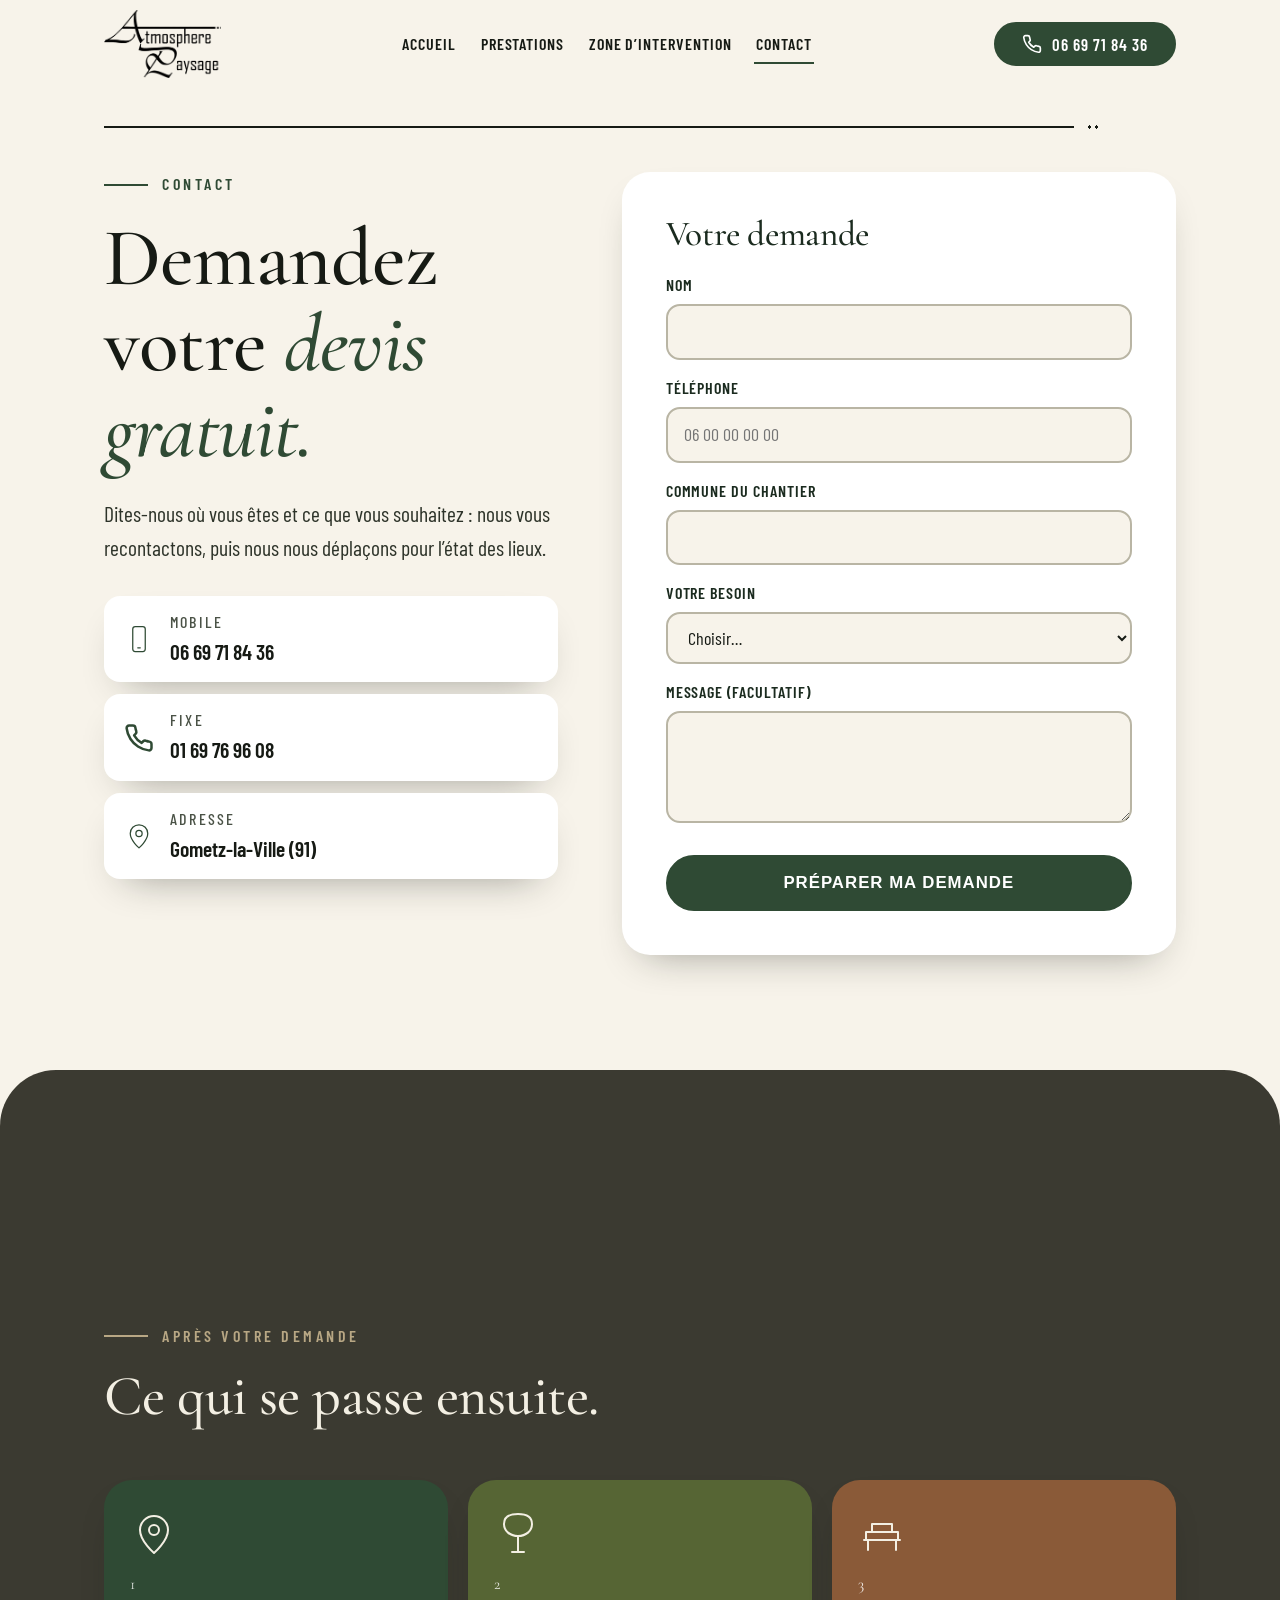
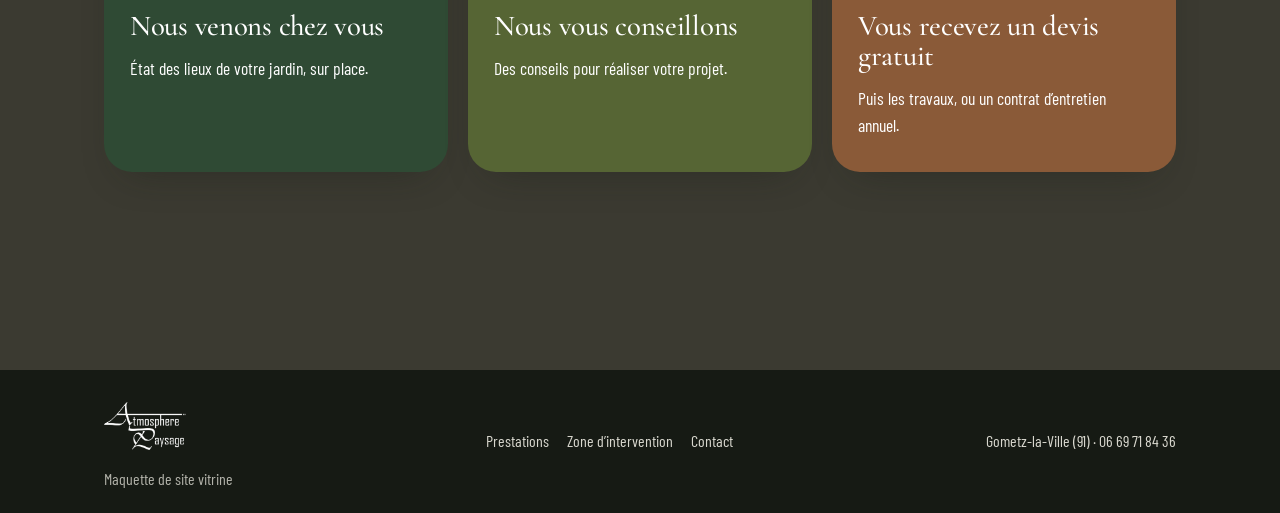
==== contact.html @ 526cd0f8 "Maquette du site Atmosphère Paysage Co-Authored-By: Claude Sonnet 5.5 <noreply@anthropic.com> Claude" ====
<!doctype html>
<html lang="fr">
<head>
<meta charset="utf-8">
<meta name="viewport" content="width=device-width,initial-scale=1">
<title>Contact et devis gratuit | Atmosphère Paysage, Gometz-la-Ville</title>
<meta name="description" content="Contactez Atmosphère Paysage à Gometz-la-Ville (91) : 06 69 71 84 36 ou 01 69 76 96 08. Devis gratuit pour votre jardin.">
<meta name="robots" content="noindex, nofollow">
<link rel="icon" href="data:image/svg+xml,%3Csvg xmlns='http://www.w3.org/2000/svg' viewBox='0 0 64 64'%3E%3Crect width='64' height='64' rx='14' fill='%232f4a34'/%3E%3Ctext x='32' y='47' font-family='Georgia,serif' font-style='italic' font-size='44' text-anchor='middle' fill='%23f7f3ea'%3EA%3C/text%3E%3C/svg%3E">
<link rel="preconnect" href="https://fonts.googleapis.com"><link rel="preconnect" href="https://fonts.gstatic.com" crossorigin>
<link href="https://fonts.googleapis.com/css2?family=Barlow+Condensed:wght@400;500;600&family=Cormorant+Garamond:ital,wght@0,500;0,600;1,500&display=swap" rel="stylesheet">
<link rel="stylesheet" href="css/style.css">
</head>
<body>
<a class="skip" href="#contenu">Aller au contenu</a>
<header class="site-header">
  <div class="wrap">
    <a class="logo" href="https://webaunet.github.io/atmosphere-paysage/" aria-label="Atmosphère Paysage, accueil"><img src="images/logo.png" width="520" height="303" alt="Atmosphère Paysage"></a>
    <nav class="nav" id="nav" aria-label="Navigation principale">
      <a href="index.html">Accueil</a><a href="prestations.html">Prestations</a><a href="zone.html">Zone d’intervention</a><a href="contact.html" aria-current="page">Contact</a>
    </nav>
    <div class="head-right">
      <a class="btn head-call" href="tel:0669718436" aria-label="Appeler le 06 69 71 84 36"><svg viewBox="0 0 24 24" fill="none" stroke="currentColor" stroke-width="2" stroke-linecap="round" stroke-linejoin="round" aria-hidden="true"><path d="M22 16.9v3a2 2 0 0 1-2.2 2 19.8 19.8 0 0 1-8.6-3.1 19.5 19.5 0 0 1-6-6A19.8 19.8 0 0 1 2.1 4.2 2 2 0 0 1 4.1 2h3a2 2 0 0 1 2 1.7c.1 1 .4 1.9.7 2.8a2 2 0 0 1-.5 2.1L8.1 9.9a16 16 0 0 0 6 6l1.3-1.3a2 2 0 0 1 2.1-.4c.9.3 1.8.6 2.8.7a2 2 0 0 1 1.7 2z"/></svg><span>06 69 71 84 36</span></a>
      <button class="burger" type="button" aria-expanded="false" aria-controls="nav" aria-label="Ouvrir le menu"><span></span><span></span><span></span></button>
    </div>
  </div>
</header>

<main id="contenu">
<section class="section s-ivory hero page-hero contact-hero">
  <div class="wrap">
    <div class="trait" aria-hidden="true"></div>
    <div class="contact-grid">
      <div>
        <p class="eyebrow">Contact</p>
        <h1>Demandez votre <em>devis gratuit.</em></h1>
        <p class="lead">Dites-nous où vous êtes et ce que vous souhaitez : nous vous recontactons, puis nous nous déplaçons pour l’état des lieux.</p>
        <ul class="direct">
          <li><a href="tel:0669718436"><svg viewBox="0 0 48 48" fill="none" stroke="currentColor" stroke-width="2" stroke-linecap="round" stroke-linejoin="round" aria-hidden="true"><rect x="14" y="4" width="20" height="40" rx="4"/><path d="M22 38h4"/></svg><span><small>Mobile</small>06 69 71 84 36</span></a></li>
          <li><a href="tel:0169769608"><svg viewBox="0 0 24 24" fill="none" stroke="currentColor" stroke-width="2" stroke-linecap="round" stroke-linejoin="round" aria-hidden="true"><path d="M22 16.9v3a2 2 0 0 1-2.2 2 19.8 19.8 0 0 1-8.6-3.1 19.5 19.5 0 0 1-6-6A19.8 19.8 0 0 1 2.1 4.2 2 2 0 0 1 4.1 2h3a2 2 0 0 1 2 1.7c.1 1 .4 1.9.7 2.8a2 2 0 0 1-.5 2.1L8.1 9.9a16 16 0 0 0 6 6l1.3-1.3a2 2 0 0 1 2.1-.4c.9.3 1.8.6 2.8.7a2 2 0 0 1 1.7 2z"/></svg><span><small>Fixe</small>01 69 76 96 08</span></a></li>
          <li><div><svg viewBox="0 0 48 48" fill="none" stroke="currentColor" stroke-width="2" stroke-linecap="round" stroke-linejoin="round" aria-hidden="true"><path d="M24 43s14-12 14-23a14 14 0 0 0-28 0c0 11 14 23 14 23z"/><circle cx="24" cy="20" r="5"/></svg><span><small>Adresse</small>Gometz-la-Ville (91)</span></div></li>
        </ul>
      </div>
      <div class="form-card">
        <form id="devis" novalidate>
          <h2>Votre demande</h2>
          <div class="field"><label for="nom">Nom</label><input id="nom" name="nom" type="text" autocomplete="name" required aria-describedby="err-nom"><p class="error" id="err-nom" role="alert"></p></div>
          <div class="field"><label for="tel">Téléphone</label><input id="tel" name="tel" type="tel" inputmode="tel" autocomplete="tel" required placeholder="06 00 00 00 00" aria-describedby="err-tel"><p class="error" id="err-tel" role="alert"></p></div>
          <div class="field"><label for="commune">Commune du chantier</label><input id="commune" name="commune" type="text" autocomplete="address-level2" required aria-describedby="err-commune"><p class="error" id="err-commune" role="alert"></p></div>
          <div class="field"><label for="besoin">Votre besoin</label><select id="besoin" name="besoin" required aria-describedby="err-besoin"><option value="">Choisir…</option><option>Aménagement paysager</option><option>Entretien de jardin</option><option>Abattage ou élagage</option><option>Terrasse, pergola ou carport</option><option>Maçonnerie (muret, bassin, allée)</option><option>Portail ou clôture</option><option>Contrat d’entretien annuel</option><option>Autre projet</option></select><p class="error" id="err-besoin" role="alert"></p></div>
          <div class="field"><label for="message">Message (facultatif)</label><textarea id="message" name="message" rows="3" aria-describedby="err-message"></textarea><p class="error" id="err-message" role="alert"></p></div>
          <button class="btn full" type="submit">Préparer ma demande</button>
        </form>
        <div class="summary" id="summary" hidden tabindex="-1">
          <p class="ok"><svg viewBox="0 0 48 48" fill="none" stroke="currentColor" stroke-width="2" stroke-linecap="round" stroke-linejoin="round" aria-hidden="true"><path d="M10 25l9 9 19-20"/></svg><span>Demande prête. Envoyez-la en un geste :</span></p>
          <pre id="recap"></pre>
          <div class="sum-actions">
            <a class="btn" id="sms" href="sms:0669718436">Envoyer par SMS</a>
            <button class="btn ghost" type="button" id="copy">Copier</button>
            <a class="btn ghost" href="tel:0669718436">Appeler</a>
          </div>
          <p class="copied" id="copied" role="status"></p>
          <button class="link" type="button" id="edit">Modifier ma demande</button>
        </div>
      </div>
    </div>
  </div>
</section>

<section class="section s-bark s-curve on-dark band-end">
  <div class="wrap">
    <div class="reveal"><p class="eyebrow">Après votre demande</p><h2>Ce qui se passe ensuite.</h2></div>
    <div class="steps three">
      <div class="step c-moss reveal"><svg viewBox="0 0 48 48" fill="none" stroke="currentColor" stroke-width="2" stroke-linecap="round" stroke-linejoin="round" aria-hidden="true"><path d="M24 43s14-12 14-23a14 14 0 0 0-28 0c0 11 14 23 14 23z"/><circle cx="24" cy="20" r="5"/></svg><span class="n">1</span><h3>Nous venons chez vous</h3><p>État des lieux de votre jardin, sur place.</p></div>
      <div class="step c-olive reveal"><svg viewBox="0 0 48 48" fill="none" stroke="currentColor" stroke-width="2" stroke-linecap="round" stroke-linejoin="round" aria-hidden="true"><path d="M24 42V26M24 26c-8 0-14-5-14-12S16 4 24 4s14 3 14 10-6 12-14 12zM18 42h12"/></svg><span class="n">2</span><h3>Nous vous conseillons</h3><p>Des conseils pour réaliser votre projet.</p></div>
      <div class="step c-clay reveal"><svg viewBox="0 0 48 48" fill="none" stroke="currentColor" stroke-width="2" stroke-linecap="round" stroke-linejoin="round" aria-hidden="true"><path d="M6 30h36M10 30v10M38 30v10M8 22h32v8H8zM14 22v-8h20v8"/></svg><span class="n">3</span><h3>Vous recevez un devis gratuit</h3><p>Puis les travaux, ou un contrat d’entretien annuel.</p></div>
    </div>
  </div>
</section>
</main>

<footer class="site-footer">
  <div class="wrap foot">
    <div><a class="logo" href="https://webaunet.github.io/atmosphere-paysage/" aria-label="Atmosphère Paysage, accueil"><img src="images/logo.png" width="520" height="303" alt="Atmosphère Paysage"></a><p class="maq">Maquette de site vitrine</p></div>
    <nav aria-label="Pied de page"><a href="prestations.html">Prestations</a><a href="zone.html">Zone d’intervention</a><a href="contact.html">Contact</a></nav>
    <div>Gometz-la-Ville (91) · <a href="tel:0669718436">06 69 71 84 36</a></div>
  </div>
</footer>
<script src="js/main.js"></script>
</body>
</html>
---- css/style.css ----
:root{
  --ink:#161a14;--ivory:#f7f3ea;--sage:#e3e9da;--moss:#2f4a34;--forest:#1b2b1f;--stone:#b8a784;--clay:#8a5a38;--olive:#566534;--bark:#3b3a31;--white:#fff;
  --r:28px;--r-sm:16px;--shadow:0 18px 40px -22px rgba(22,26,20,.45);--curve:56px;
  --serif:'Cormorant Garamond',Georgia,serif;--cond:'Barlow Condensed','Arial Narrow',sans-serif;
  --pad:clamp(20px,5vw,72px);--max:1200px;--header:76px;
}
*{box-sizing:border-box;margin:0}
html{scroll-behavior:smooth;scroll-padding-top:calc(var(--header) + 16px)}
body{font-family:var(--cond);font-size:1.125rem;line-height:1.55;color:var(--ink);background:var(--ivory);color-scheme:light;-webkit-font-smoothing:antialiased}
img{max-width:100%;height:auto;display:block}
a{color:inherit}
h1,h2,h3{font-family:var(--serif);font-weight:500;line-height:1.05;letter-spacing:-.01em}
h1{font-size:clamp(2.8rem,6.4vw,5.4rem)}
h2{font-size:clamp(2.2rem,4.4vw,3.6rem)}
h3{font-size:1.7rem}
p{max-width:60ch}
.wrap{width:min(100%,var(--max));margin:0 auto;padding-inline:var(--pad)}
.eyebrow{font-family:var(--cond);text-transform:uppercase;letter-spacing:.22em;font-size:1rem;font-weight:600;color:var(--moss);display:flex;align-items:center;gap:14px;margin-bottom:18px}
.eyebrow::before{content:"";width:44px;height:2px;background:currentColor}
.on-dark .eyebrow{color:var(--stone)}
:focus-visible{outline:3px solid var(--clay);outline-offset:3px;border-radius:6px}
.on-dark :focus-visible{outline-color:var(--stone)}
.skip{position:absolute;left:-999px;top:8px;background:var(--ink);color:#fff;padding:10px 16px;z-index:200}
.skip:focus{left:8px}

/* Header */
.site-header{position:sticky;top:0;z-index:100;background:var(--ivory);height:var(--header)}
.site-header .wrap{display:flex;align-items:center;justify-content:space-between;gap:20px;height:100%}
.logo{text-decoration:none;display:inline-flex;flex-direction:column;line-height:.9;color:var(--ink)}
.logo .l1{font-size:1.55rem;font-weight:500;letter-spacing:.01em;text-transform:lowercase}
.logo .l1 b,.logo .l2 b{font-family:var(--serif);font-style:italic;font-weight:500;font-size:2.1em;line-height:.6;text-transform:none;margin-right:1px}
.logo .l2{font-size:1.3rem;letter-spacing:.04em;margin-left:26px;text-transform:lowercase}
.nav{display:flex;align-items:center;gap:clamp(14px,2vw,30px)}
.nav a{text-decoration:none;font-weight:600;font-size:1.05rem;letter-spacing:.08em;text-transform:uppercase;padding:10px 2px;position:relative}
.nav a[aria-current="page"]::after,.nav a:hover::after{content:"";position:absolute;left:0;right:0;bottom:2px;height:2px;background:var(--moss)}
.btn{display:inline-flex;align-items:center;justify-content:center;gap:10px;min-height:48px;padding:0 26px;border-radius:999px;background:var(--moss);color:#fff;text-decoration:none;font-weight:600;letter-spacing:.06em;text-transform:uppercase;font-size:1.05rem;border:2px solid var(--moss);cursor:pointer;transition:background .2s,color .2s,transform .2s}
.btn:hover{background:var(--forest);border-color:var(--forest);transform:translateY(-2px)}
.btn.ghost{background:transparent;color:var(--ink);border-color:var(--ink)}
.btn.ghost:hover{background:var(--ink);color:#fff}
.on-dark .btn{background:var(--stone);border-color:var(--stone);color:var(--forest)}
.on-dark .btn:hover{background:#fff;border-color:#fff}
.on-dark .btn.ghost{background:transparent;color:#fff;border-color:#fff}
.on-dark .btn.ghost:hover{background:#fff;color:var(--forest)}
.btn svg{width:20px;height:20px;flex:none}
.head-call{min-height:44px}
.burger{display:none;width:48px;height:48px;border:2px solid var(--ink);border-radius:50%;background:transparent;cursor:pointer;align-items:center;justify-content:center;flex-direction:column;gap:5px}
.burger span{display:block;width:20px;height:2px;background:var(--ink);transition:transform .2s,opacity .2s}
.burger[aria-expanded="true"] span:nth-child(1){transform:translateY(7px) rotate(45deg)}
.burger[aria-expanded="true"] span:nth-child(2){opacity:0}
.burger[aria-expanded="true"] span:nth-child(3){transform:translateY(-7px) rotate(-45deg)}
.head-right{display:flex;align-items:center;gap:12px}
@media (max-width:980px){
  .burger{display:flex}
  .nav{position:fixed;inset:var(--header) 0 auto 0;background:var(--ivory);flex-direction:column;align-items:stretch;gap:0;padding:8px var(--pad) 28px;max-height:calc(100svh - var(--header));overflow:auto;transform:translateY(-8px);opacity:0;visibility:hidden;transition:opacity .2s,transform .2s,visibility .2s;border-bottom:2px solid var(--ink)}
  .nav.open{opacity:1;transform:none;visibility:visible}
  .nav a{min-height:52px;display:flex;align-items:center;border-bottom:1px solid rgba(22,26,20,.15);font-size:1.15rem}
  .nav a[aria-current="page"]::after,.nav a:hover::after{display:none}
  .nav a[aria-current="page"]{color:var(--moss)}
}
@media (max-width:520px){.head-call span{display:none}.head-call{padding:0;width:48px}}

/* Trait signature */
.trait{position:relative;height:2px;background:var(--ink);margin-right:clamp(40px,8vw,120px)}
.trait::after{content:"";position:absolute;right:-26px;top:-1px;width:14px;height:4px;background:radial-gradient(circle,var(--ink) 1.6px,transparent 1.8px) 0 0/7px 4px repeat-x}
.trait.light{background:var(--stone)}
.trait.light::after{background:radial-gradient(circle,var(--stone) 1.6px,transparent 1.8px) 0 0/7px 4px repeat-x}

/* Sections */
.section{position:relative;padding-block:clamp(64px,9vw,120px);min-height:min(100svh,1000px);display:flex;flex-direction:column;justify-content:center}
.s-curve{border-radius:var(--curve) var(--curve) 0 0;margin-top:calc(var(--curve) * -1);padding-top:calc(clamp(64px,9vw,120px) + var(--curve))}
.s-ivory{background:var(--ivory)}
.s-sage{background:var(--sage)}
.s-forest{background:var(--forest);color:#f3efe3}
.s-forest h2,.s-forest h3{color:#fff}
.s-bark{background:var(--bark);color:#f3efe3}

/* Hero */
.hero{padding-block:clamp(24px,3vw,40px) calc(clamp(48px,6vw,80px) + var(--curve));min-height:calc(100svh - var(--header))}
.hero .trait{margin-bottom:clamp(24px,3.5vw,44px)}
.hero-grid{display:grid;grid-template-columns:1.1fr .9fr;gap:clamp(28px,5vw,80px);align-items:center}
.hero h1 em{font-style:italic;color:var(--moss)}
.hero .lead{font-size:1.4rem;margin:26px 0 34px;color:#2d3329}
.cta-row{display:flex;flex-wrap:wrap;gap:14px}
.hero-meta{display:flex;flex-wrap:wrap;gap:10px 28px;margin-top:38px;font-weight:600;letter-spacing:.08em;text-transform:uppercase;font-size:1rem;color:var(--moss)}
.hero-meta span{display:flex;align-items:center;gap:10px}
.hero-meta span::before{content:"";width:8px;height:8px;border-radius:50%;background:var(--clay)}
.arch{position:relative;border-radius:999px 999px var(--r) var(--r);overflow:hidden;aspect-ratio:1/1;max-height:62svh;margin-inline:auto;box-shadow:var(--shadow);background:var(--sage)}
.arch img{width:100%;height:100%;object-fit:cover}
.arch-wrap{position:relative}
.stamp{position:absolute;left:-18px;bottom:36px;background:var(--forest);color:#fff;border-radius:var(--r-sm);padding:16px 20px;box-shadow:var(--shadow);max-width:230px;font-size:1.05rem;line-height:1.3}
.stamp b{display:block;font-family:var(--serif);font-size:1.9rem;font-weight:500;line-height:1;margin-bottom:4px;color:var(--stone)}
@media (max-width:820px){
  .hero-grid{grid-template-columns:1fr}
  .arch{aspect-ratio:5/4;border-radius:var(--r)}
  .stamp{left:14px;bottom:14px}
}

/* Métiers */
.head-split{display:flex;justify-content:space-between;align-items:end;gap:30px;flex-wrap:wrap;margin-bottom:clamp(32px,5vw,56px)}
.head-split p{color:#d8d9cc}
.cards{display:grid;grid-template-columns:repeat(5,1fr);gap:18px}
.card{position:relative;background:var(--forest);color:#fff;border-radius:var(--r);overflow:hidden;display:flex;flex-direction:column;justify-content:flex-end;min-height:430px;box-shadow:var(--shadow);isolation:isolate}
.card img{position:absolute;inset:0;width:100%;height:100%;object-fit:cover;z-index:-1;transition:transform .6s}
.card:hover img{transform:scale(1.04)}
.card .body{padding:90px 22px 24px;background:linear-gradient(to top,rgba(14,22,16,.94) 0%,rgba(14,22,16,.86) 58%,rgba(14,22,16,0) 100%)}
.card h3{color:#fff;margin-bottom:8px;font-size:1.6rem}
.card p{font-size:1.08rem;color:#f3efe3}
.card ul{display:none}
.card.panel{background:var(--clay)}
.card.panel .body{background:none}
.card.panel svg{width:54px;height:54px;margin-bottom:14px;color:#f3e3d0}
@media (max-width:1100px){.cards{grid-template-columns:repeat(6,1fr)}.card{grid-column:span 2;min-height:400px}.card:nth-child(4),.card:nth-child(5){grid-column:span 3}}
@media (max-width:820px){.cards{grid-template-columns:1fr 1fr}.card,.card:nth-child(4),.card:nth-child(5){grid-column:auto}.card.panel{grid-column:1/-1}}
@media (max-width:620px){.cards{grid-template-columns:1fr}.card{min-height:340px}}

/* Méthode */
.steps{display:grid;grid-template-columns:repeat(4,1fr);gap:20px;margin-top:clamp(30px,5vw,54px);counter-reset:s}
.step{border-radius:var(--r);padding:30px 26px 32px;color:#fff;position:relative;display:flex;flex-direction:column;gap:14px;min-height:300px;box-shadow:var(--shadow)}
.step:nth-child(1){background:var(--moss)}.step:nth-child(2){background:var(--olive)}.step:nth-child(3){background:var(--clay)}.step:nth-child(4){background:var(--bark)}
.step svg{width:48px;height:48px;color:#f3efe3}
.step .n{font-family:var(--serif);font-size:1rem;letter-spacing:.2em;text-transform:uppercase;opacity:.85}
.step h3{color:#fff;font-size:1.8rem}
.step p{font-size:1.1rem;color:#fff}
@media (max-width:980px){.steps{grid-template-columns:1fr 1fr}}
@media (max-width:620px){.steps{grid-template-columns:1fr}.step{min-height:0}}
.note-band{margin-top:34px;display:flex;gap:16px;align-items:center;flex-wrap:wrap;font-weight:600;letter-spacing:.06em;text-transform:uppercase;color:var(--moss)}
.note-band span{background:#fff;border-radius:999px;padding:8px 18px;box-shadow:var(--shadow)}

/* À propos */
.about-grid{display:grid;grid-template-columns:.9fr 1.1fr;gap:clamp(28px,5vw,80px);align-items:center}
.about-card{background:var(--ivory);color:var(--ink);border-radius:var(--r);padding:clamp(28px,4vw,52px);box-shadow:var(--shadow)}
.about-card h2{color:var(--forest);margin-bottom:20px}
.about-card p+p{margin-top:14px}
.about-card .eyebrow{color:var(--moss)}
.who{display:grid;grid-template-columns:repeat(3,1fr);gap:12px;margin-top:26px}
.who div{background:var(--sage);border-radius:var(--r-sm);padding:14px 16px;font-weight:600;letter-spacing:.05em;text-transform:uppercase;font-size:1rem;color:var(--moss);text-align:center}
.arch-b{aspect-ratio:5/6;max-height:62svh;border-radius:var(--r) var(--r) 999px 999px;overflow:hidden;box-shadow:var(--shadow);max-width:440px;margin-inline:auto;width:100%}
.arch-b img{width:100%;height:100%;object-fit:cover}
.photo-cap{text-align:center;margin-top:14px;font-size:1rem;letter-spacing:.06em;text-transform:uppercase;color:#d8d9cc}
@media (max-width:820px){.about-grid{grid-template-columns:1fr}.who{grid-template-columns:1fr}}

/* Zone + CTA */
.zone-chips{display:flex;flex-wrap:wrap;gap:10px;margin:22px 0 34px}
.zone-chips span{border:1.5px solid var(--stone);border-radius:999px;padding:8px 20px;font-weight:600;letter-spacing:.06em;text-transform:uppercase;font-size:1.02rem;color:#f3efe3}
.cta-final{padding-bottom:calc(clamp(64px,9vw,120px) + 0px)}
.cta-final h2{max-width:16ch}
.contact-lines{display:flex;flex-wrap:wrap;gap:12px 36px;margin-top:34px;font-size:1.25rem}
.contact-lines a{text-decoration:none;font-weight:600;letter-spacing:.04em}
.contact-lines a:hover{text-decoration:underline}

/* Footer */
.site-footer{background:var(--ink);color:#d9d8cf;padding-block:34px;font-size:1rem}
.foot{display:flex;flex-wrap:wrap;gap:16px 40px;align-items:center;justify-content:space-between}
.foot a{text-decoration:none;padding:10px 0;display:inline-block}
.foot a:hover{text-decoration:underline}
.foot nav{display:flex;flex-wrap:wrap;gap:4px 22px}
.foot .logo{color:#fff}
.maq{font-size:1rem;opacity:.8;margin-top:6px}

@media (prefers-reduced-motion:no-preference){
  .reveal{opacity:0;transform:translateY(22px);transition:opacity .7s,transform .7s}
  .reveal.in{opacity:1;transform:none}
}

/* ---- Logo image ---- */
:root{--header:88px}
.logo img{height:68px;width:auto;display:block}
.site-header .logo img{height:68px}
.site-footer .logo img{height:64px;filter:invert(1)}
.nav{gap:clamp(12px,1.6vw,26px)}
.nav a{font-size:1rem;letter-spacing:.06em}

/* ---- Sections : bas réservé à la courbe de la suivante ---- */
.section{padding-bottom:calc(clamp(64px,9vw,120px) + var(--curve))}
main>.section:last-child{padding-bottom:clamp(64px,9vw,120px)}
.band-end{min-height:min(100svh,900px)}

/* ---- Sous-pages ---- */
.page-hero .lead{font-size:1.35rem;margin:24px 0 32px;color:#2d3329}
.page-hero h1 em{font-style:italic;color:var(--moss)}
.mosaic{display:grid;grid-template-columns:1.15fr 1fr;grid-template-rows:1fr 1fr;gap:14px;aspect-ratio:1/1;max-height:62svh;margin-inline:auto;width:100%}
.mosaic div{overflow:hidden;box-shadow:var(--shadow);background:var(--sage)}
.mosaic img{width:100%;height:100%;object-fit:cover}
.m1{grid-row:1/3;border-radius:999px 999px var(--r) var(--r)}
.m2{border-radius:var(--r) var(--r) var(--r) 999px}
.m3{border-radius:var(--r) 999px var(--r) var(--r)}
.m1 img{object-position:50% 50%}
.split{display:grid;grid-template-columns:.85fr 1.15fr;gap:clamp(28px,5vw,80px);align-items:center}
.split.rev{grid-template-columns:1.15fr .85fr}
.lead2{font-size:1.25rem;margin:18px 0 24px}
.s-forest .lead2,.s-bark .lead2{color:#e1e2d6}
.ticks{list-style:none;padding:0;display:grid;gap:12px}
.ticks li{position:relative;padding-left:40px;font-size:1.2rem;font-weight:500;line-height:1.35}
.ticks li::before{content:"";position:absolute;left:0;top:2px;width:26px;height:26px;border-radius:50%;background:var(--moss) url("data:image/svg+xml,%3Csvg xmlns='http://www.w3.org/2000/svg' viewBox='0 0 24 24' fill='none' stroke='white' stroke-width='3' stroke-linecap='round' stroke-linejoin='round'%3E%3Cpath d='M6 12.5l4 4 8-9'/%3E%3C/svg%3E") center/16px no-repeat}
.on-dark .ticks li::before{background-color:var(--stone);background-image:url("data:image/svg+xml,%3Csvg xmlns='http://www.w3.org/2000/svg' viewBox='0 0 24 24' fill='none' stroke='%231b2b1f' stroke-width='3' stroke-linecap='round' stroke-linejoin='round'%3E%3Cpath d='M6 12.5l4 4 8-9'/%3E%3C/svg%3E")}
.steps.three{grid-template-columns:repeat(3,1fr)}
.c-moss{background:var(--moss)}.c-olive{background:var(--olive)}.c-clay{background:var(--clay)}.c-bark{background:#4a483c}
.s-bark .c-bark{background:#2a2a23}
.steps.three .step{min-height:260px}
@media (max-width:980px){.steps.three{grid-template-columns:1fr}.steps.three .step{min-height:0}}
.band{display:flex;align-items:center;justify-content:space-between;gap:30px;flex-wrap:wrap}
.band h2{max-width:14ch}
.band-actions{display:flex;gap:14px;flex-wrap:wrap}
.note-line{margin-top:30px;font-weight:600;letter-spacing:.05em;text-transform:uppercase;color:var(--moss)}
.zone-chips.big{gap:14px;margin:32px 0}
.zone-chips.big span{font-size:1.3rem;padding:12px 26px;border-color:var(--stone)}
@media (max-width:820px){.split,.split.rev{grid-template-columns:1fr}.split.rev .arch-b{order:2}.mosaic{max-height:none}}

/* ---- Contact ---- */
.contact-grid{display:grid;grid-template-columns:.9fr 1.1fr;gap:clamp(28px,5vw,80px);align-items:start}
.direct{list-style:none;padding:0;display:grid;gap:12px;margin-top:6px}
.direct a,.direct div{display:flex;align-items:center;gap:16px;text-decoration:none;background:#fff;border-radius:var(--r-sm);padding:14px 20px;box-shadow:var(--shadow);min-height:64px;font-size:1.35rem;font-weight:600}
.direct a:hover{background:var(--sage)}
.direct svg{width:30px;height:30px;color:var(--moss);flex:none}
.direct small{display:block;font-size:1rem;font-weight:500;letter-spacing:.14em;text-transform:uppercase;color:#4a5246}
.form-card{background:#fff;border-radius:var(--r);padding:clamp(24px,3.5vw,44px);box-shadow:var(--shadow)}
.form-card h2{font-size:2.2rem;margin-bottom:20px;color:var(--forest)}
.field{margin-bottom:16px}
.field label{display:block;font-weight:600;letter-spacing:.06em;text-transform:uppercase;font-size:1rem;margin-bottom:6px;color:var(--forest)}
.field input,.field select,.field textarea{width:100%;min-height:52px;padding:12px 16px;font:inherit;font-size:1.125rem;color:var(--ink);background:var(--ivory);border:2px solid #b9b5a4;border-radius:14px}
.field textarea{min-height:110px;resize:vertical}
.field input:focus,.field select:focus,.field textarea:focus{outline:3px solid var(--clay);outline-offset:1px;border-color:var(--clay)}
.field [aria-invalid="true"]{border-color:#a3281f;background:#fff6f4}
.error{color:#a3281f;font-weight:600;font-size:1rem;margin-top:6px;min-height:0}
.error:empty{display:none}
.btn.full{width:100%;margin-top:8px;min-height:56px}
.summary .ok{display:flex;align-items:center;gap:12px;font-weight:600;font-size:1.25rem;color:var(--moss);margin-bottom:14px}
.summary .ok svg{width:34px;height:34px;flex:none}
.summary pre{white-space:pre-wrap;font:inherit;font-size:1.1rem;background:var(--sage);border-radius:14px;padding:18px 20px;margin-bottom:18px;line-height:1.5}
.sum-actions{display:flex;flex-wrap:wrap;gap:12px}
.copied{min-height:1.5em;margin-top:10px;color:var(--moss);font-weight:600}
.link{background:none;border:0;font:inherit;font-weight:600;text-decoration:underline;cursor:pointer;color:var(--ink);min-height:44px;padding:0 4px}
@media (max-width:820px){.contact-grid{grid-template-columns:1fr}.sum-actions .btn{width:100%}}

/* ---- Corrections contrôle ---- */
.logo,.logo img{flex:none}
.page-hero{min-height:min(100svh,1000px)}
.site-footer{padding-block:22px}
.site-footer .logo img{height:48px}
.foot{gap:4px 32px}
.maq{margin-top:0}
.foot nav{gap:0 18px}
@media (max-width:620px){
  .section{padding-block:48px calc(48px + var(--curve))}
  main>.section:last-child{padding-bottom:48px}
  .s-curve{padding-top:calc(48px + var(--curve))}
  .cards{display:flex;overflow-x:auto;scroll-snap-type:x mandatory;gap:14px;margin-inline:calc(var(--pad) * -1);padding:0 var(--pad) 8px;-webkit-overflow-scrolling:touch}
  .card,.card.panel{flex:0 0 82%;scroll-snap-align:center;grid-column:auto;min-height:380px}
  .site-footer .logo img{height:44px}
}
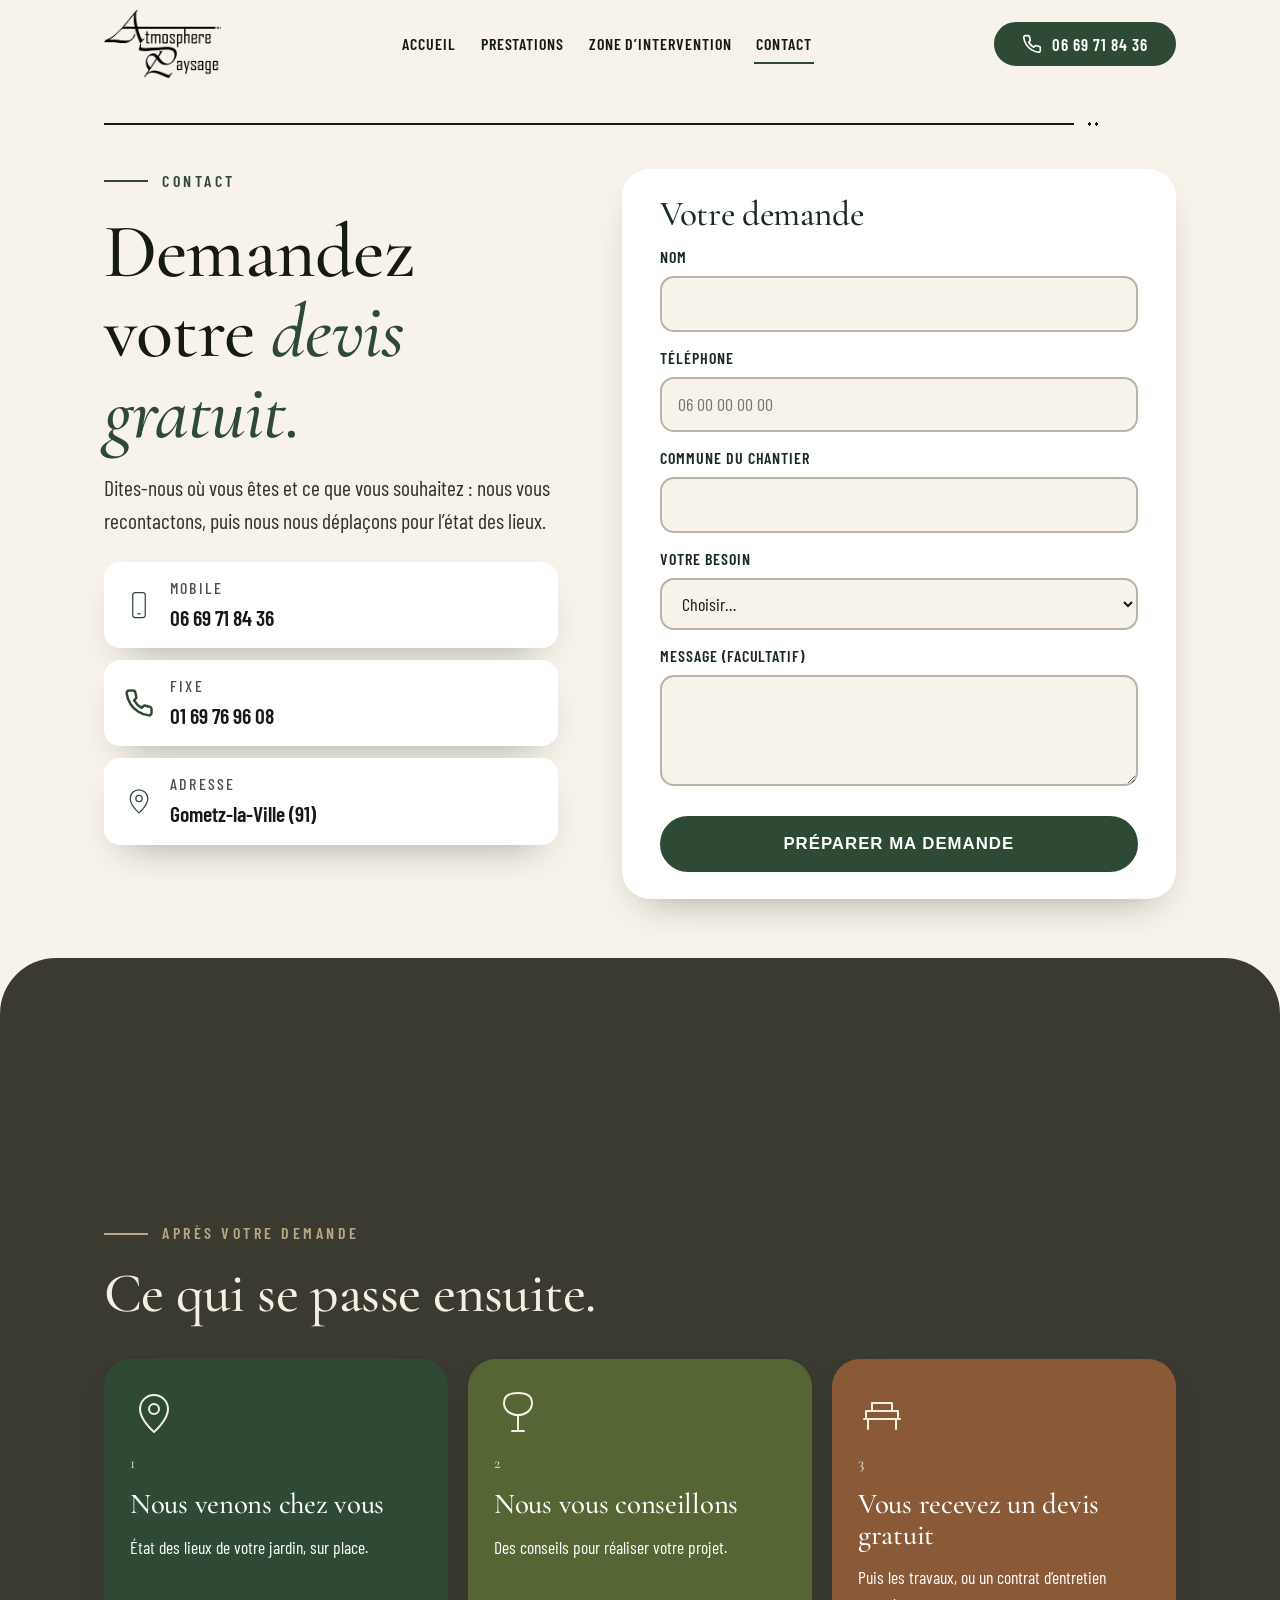
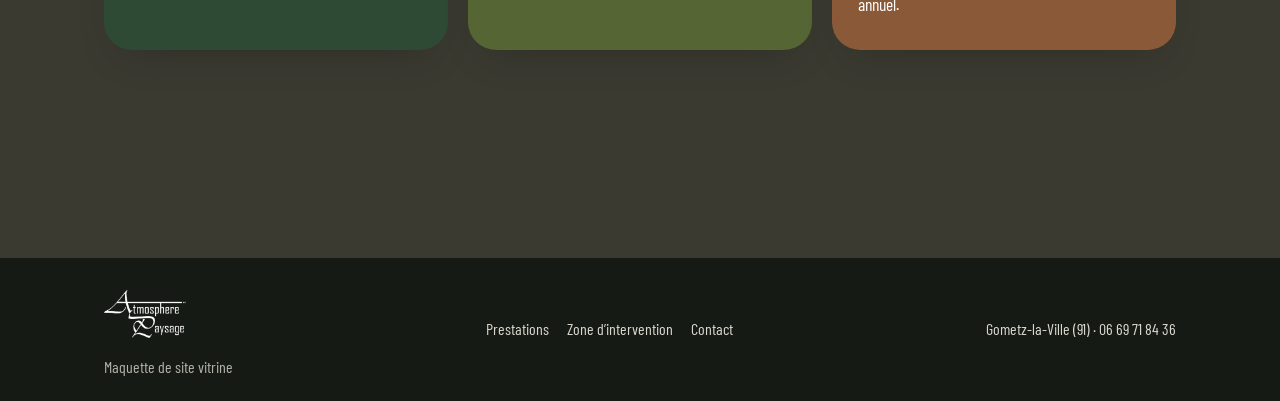
==== commit aac62ea6: "Sections limitées à 115 % de la hauteur d'écran Co-Authored-By: Claude Sonnet 5.5 <noreply@anthropic" ====
--- a/contact.html
+++ b/contact.html
@@ -35,7 +35,7 @@
         <p class="eyebrow">Contact</p>
         <h1>Demandez votre <em>devis gratuit.</em></h1>
         <p class="lead">Dites-nous où vous êtes et ce que vous souhaitez : nous vous recontactons, puis nous nous déplaçons pour l’état des lieux.</p>
-        <ul class="direct">
+        <ul class="direct only-d">
           <li><a href="tel:0669718436"><svg viewBox="0 0 48 48" fill="none" stroke="currentColor" stroke-width="2" stroke-linecap="round" stroke-linejoin="round" aria-hidden="true"><rect x="14" y="4" width="20" height="40" rx="4"/><path d="M22 38h4"/></svg><span><small>Mobile</small>06 69 71 84 36</span></a></li>
           <li><a href="tel:0169769608"><svg viewBox="0 0 24 24" fill="none" stroke="currentColor" stroke-width="2" stroke-linecap="round" stroke-linejoin="round" aria-hidden="true"><path d="M22 16.9v3a2 2 0 0 1-2.2 2 19.8 19.8 0 0 1-8.6-3.1 19.5 19.5 0 0 1-6-6A19.8 19.8 0 0 1 2.1 4.2 2 2 0 0 1 4.1 2h3a2 2 0 0 1 2 1.7c.1 1 .4 1.9.7 2.8a2 2 0 0 1-.5 2.1L8.1 9.9a16 16 0 0 0 6 6l1.3-1.3a2 2 0 0 1 2.1-.4c.9.3 1.8.6 2.8.7a2 2 0 0 1 1.7 2z"/></svg><span><small>Fixe</small>01 69 76 96 08</span></a></li>
           <li><div><svg viewBox="0 0 48 48" fill="none" stroke="currentColor" stroke-width="2" stroke-linecap="round" stroke-linejoin="round" aria-hidden="true"><path d="M24 43s14-12 14-23a14 14 0 0 0-28 0c0 11 14 23 14 23z"/><circle cx="24" cy="20" r="5"/></svg><span><small>Adresse</small>Gometz-la-Ville (91)</span></div></li>
@@ -70,6 +70,11 @@
 <section class="section s-bark s-curve on-dark band-end">
   <div class="wrap">
     <div class="reveal"><p class="eyebrow">Après votre demande</p><h2>Ce qui se passe ensuite.</h2></div>
+    <ul class="direct only-m">
+          <li><a href="tel:0669718436"><svg viewBox="0 0 48 48" fill="none" stroke="currentColor" stroke-width="2" stroke-linecap="round" stroke-linejoin="round" aria-hidden="true"><rect x="14" y="4" width="20" height="40" rx="4"/><path d="M22 38h4"/></svg><span><small>Mobile</small>06 69 71 84 36</span></a></li>
+          <li><a href="tel:0169769608"><svg viewBox="0 0 24 24" fill="none" stroke="currentColor" stroke-width="2" stroke-linecap="round" stroke-linejoin="round" aria-hidden="true"><path d="M22 16.9v3a2 2 0 0 1-2.2 2 19.8 19.8 0 0 1-8.6-3.1 19.5 19.5 0 0 1-6-6A19.8 19.8 0 0 1 2.1 4.2 2 2 0 0 1 4.1 2h3a2 2 0 0 1 2 1.7c.1 1 .4 1.9.7 2.8a2 2 0 0 1-.5 2.1L8.1 9.9a16 16 0 0 0 6 6l1.3-1.3a2 2 0 0 1 2.1-.4c.9.3 1.8.6 2.8.7a2 2 0 0 1 1.7 2z"/></svg><span><small>Fixe</small>01 69 76 96 08</span></a></li>
+          <li><div><svg viewBox="0 0 48 48" fill="none" stroke="currentColor" stroke-width="2" stroke-linecap="round" stroke-linejoin="round" aria-hidden="true"><path d="M24 43s14-12 14-23a14 14 0 0 0-28 0c0 11 14 23 14 23z"/><circle cx="24" cy="20" r="5"/></svg><span><small>Adresse</small>Gometz-la-Ville (91)</span></div></li>
+        </ul>
     <div class="steps three">
       <div class="step c-moss reveal"><svg viewBox="0 0 48 48" fill="none" stroke="currentColor" stroke-width="2" stroke-linecap="round" stroke-linejoin="round" aria-hidden="true"><path d="M24 43s14-12 14-23a14 14 0 0 0-28 0c0 11 14 23 14 23z"/><circle cx="24" cy="20" r="5"/></svg><span class="n">1</span><h3>Nous venons chez vous</h3><p>État des lieux de votre jardin, sur place.</p></div>
       <div class="step c-olive reveal"><svg viewBox="0 0 48 48" fill="none" stroke="currentColor" stroke-width="2" stroke-linecap="round" stroke-linejoin="round" aria-hidden="true"><path d="M24 42V26M24 26c-8 0-14-5-14-12S16 4 24 4s14 3 14 10-6 12-14 12zM18 42h12"/></svg><span class="n">2</span><h3>Nous vous conseillons</h3><p>Des conseils pour réaliser votre projet.</p></div>
--- a/css/style.css
+++ b/css/style.css
@@ -121,8 +121,8 @@
 .step .n{font-family:var(--serif);font-size:1rem;letter-spacing:.2em;text-transform:uppercase;opacity:.85}
 .step h3{color:#fff;font-size:1.8rem}
 .step p{font-size:1.1rem;color:#fff}
-@media (max-width:980px){.steps{grid-template-columns:1fr 1fr}}
-@media (max-width:620px){.steps{grid-template-columns:1fr}.step{min-height:0}}
+
+
 .note-band{margin-top:34px;display:flex;gap:16px;align-items:center;flex-wrap:wrap;font-weight:600;letter-spacing:.06em;text-transform:uppercase;color:var(--moss)}
 .note-band span{background:#fff;border-radius:999px;padding:8px 18px;box-shadow:var(--shadow)}
 
@@ -197,7 +197,7 @@
 .c-moss{background:var(--moss)}.c-olive{background:var(--olive)}.c-clay{background:var(--clay)}.c-bark{background:#4a483c}
 .s-bark .c-bark{background:#2a2a23}
 .steps.three .step{min-height:260px}
-@media (max-width:980px){.steps.three{grid-template-columns:1fr}.steps.three .step{min-height:0}}
+
 .band{display:flex;align-items:center;justify-content:space-between;gap:30px;flex-wrap:wrap}
 .band h2{max-width:14ch}
 .band-actions{display:flex;gap:14px;flex-wrap:wrap}
@@ -248,3 +248,72 @@
   .card,.card.panel{flex:0 0 82%;scroll-snap-align:center;grid-column:auto;min-height:380px}
   .site-footer .logo img{height:44px}
 }
+
+/* ---- Hauteurs : chaque section <= 115 % de l'écran ---- */
+:root{--sp:clamp(32px,6.5svh,96px)}
+h1{font-size:clamp(2.4rem,min(6.4vw,8.5svh),5.4rem)}
+h2{font-size:clamp(2rem,min(4.4vw,6.2svh),3.6rem)}
+.section{padding-top:var(--sp);padding-bottom:calc(var(--sp) + var(--curve))}
+.s-curve{padding-top:calc(var(--sp) + var(--curve))}
+main>.section:last-child{padding-bottom:var(--sp)}
+.hero{padding-top:calc(var(--sp) * .6);padding-bottom:calc(var(--sp) + var(--curve))}
+.hero .lead,.page-hero .lead{font-size:clamp(1.1rem,3svh,1.35rem);margin:18px 0 24px}
+.card{min-height:min(430px,50svh)}
+.step,.steps.three .step{min-height:min(290px,36svh)}
+.head-split{margin-bottom:clamp(20px,4svh,48px)}
+.steps{margin-top:clamp(20px,4svh,48px)}
+.form-card{padding:clamp(20px,3svh,40px) clamp(20px,3vw,40px)}
+.form-card h2{font-size:clamp(1.8rem,4svh,2.2rem);margin-bottom:12px}
+.field{margin-bottom:clamp(8px,1.6svh,14px)}
+.field textarea{min-height:84px}
+.only-m{display:none}
+@media (min-width:821px) and (max-width:980px){.steps.three .step{padding:24px 18px}.steps.three .step h3{font-size:1.5rem}}
+@media (max-width:820px){
+  .only-d{display:none}.direct.only-m{display:grid;margin-top:22px}
+  .direct a,.direct div{min-height:56px;padding:8px 16px;font-size:1.2rem}
+  .steps,.steps.three{display:flex;overflow-x:auto;scroll-snap-type:x mandatory;gap:14px;margin-inline:calc(var(--pad) * -1);padding:4px var(--pad) 12px}
+  .step,.steps.three .step{flex:0 0 78%;scroll-snap-align:center;min-height:min(250px,36svh)}
+  .arch-b{aspect-ratio:16/9;max-height:30svh;border-radius:var(--r)}
+  .arch{aspect-ratio:16/9;max-height:28svh;border-radius:var(--r)}
+  .mosaic{aspect-ratio:16/9;max-height:30svh}
+  .hero-meta,.head-split p,.who,.about-card p+p,.photo-cap,.contact-hero .lead,.form-card h2{display:none}
+  .note-band{margin-top:18px}
+  .ticks{gap:8px}.ticks li{font-size:1.1rem}
+  .lead2{margin:12px 0 16px;font-size:1.1rem}
+  .zone-chips.big span{font-size:1.1rem;padding:8px 18px}.zone-chips.big{margin:18px 0 !important}
+  .zone-chips{margin:14px 0 20px}
+  .about-card{padding:22px}
+  .card,.card.panel{min-height:min(340px,46svh)}
+}
+
+@media (max-width:1100px){
+  .cards{display:flex;overflow-x:auto;scroll-snap-type:x mandatory;gap:14px;margin-inline:calc(var(--pad) * -1);padding:0 var(--pad) 8px}
+  .card,.card.panel,.card:nth-child(4),.card:nth-child(5){flex:0 0 min(44%,340px);scroll-snap-align:start;grid-column:auto;min-height:min(380px,46svh)}
+}
+@media (max-width:620px){
+  .card,.card.panel{flex-basis:80%}
+  h1{font-size:2.1rem}h2{font-size:1.9rem}
+  .hero .lead,.page-hero .lead{font-size:1.05rem;margin:12px 0 16px}
+  .eyebrow{margin-bottom:10px}
+  .cta-row{gap:10px}
+  .hero .trait{margin-bottom:16px}
+  .form-card{padding:18px}
+  .field{margin-bottom:8px}
+  .field label{margin-bottom:4px}
+  .stamp{display:none}
+}
+@media (max-height:760px){.contact-hero .lead{display:none}}
+
+@media (min-width:821px) and (max-width:1100px){.step h3{font-size:1.45rem}.step{padding:22px 16px}.step p{font-size:1.05rem}}
+@media (max-width:820px){.steps{display:flex}.note-band{display:none}}
+@media (max-width:620px){
+  .cta-final p,#communes .lead2{display:none}
+  .arch-b{max-height:22svh}
+  .field input,.field select{min-height:48px}
+  .field textarea{min-height:60px}
+  .step,.steps.three .step{min-height:min(220px,30svh)}
+  .direct a,.direct div{min-height:50px;padding:6px 14px}
+  .contact-lines{margin-top:18px}
+}
+@media (max-height:760px){.form-card{padding:14px 20px}.field{margin-bottom:6px}.field textarea{min-height:56px}.field label{margin-bottom:2px}.direct a,.direct div{min-height:54px;padding:6px 18px}}
+@media (max-width:620px){.split .lead2{display:none}.contact-hero .eyebrow{display:none}.contact-hero .trait{margin-bottom:10px}}
